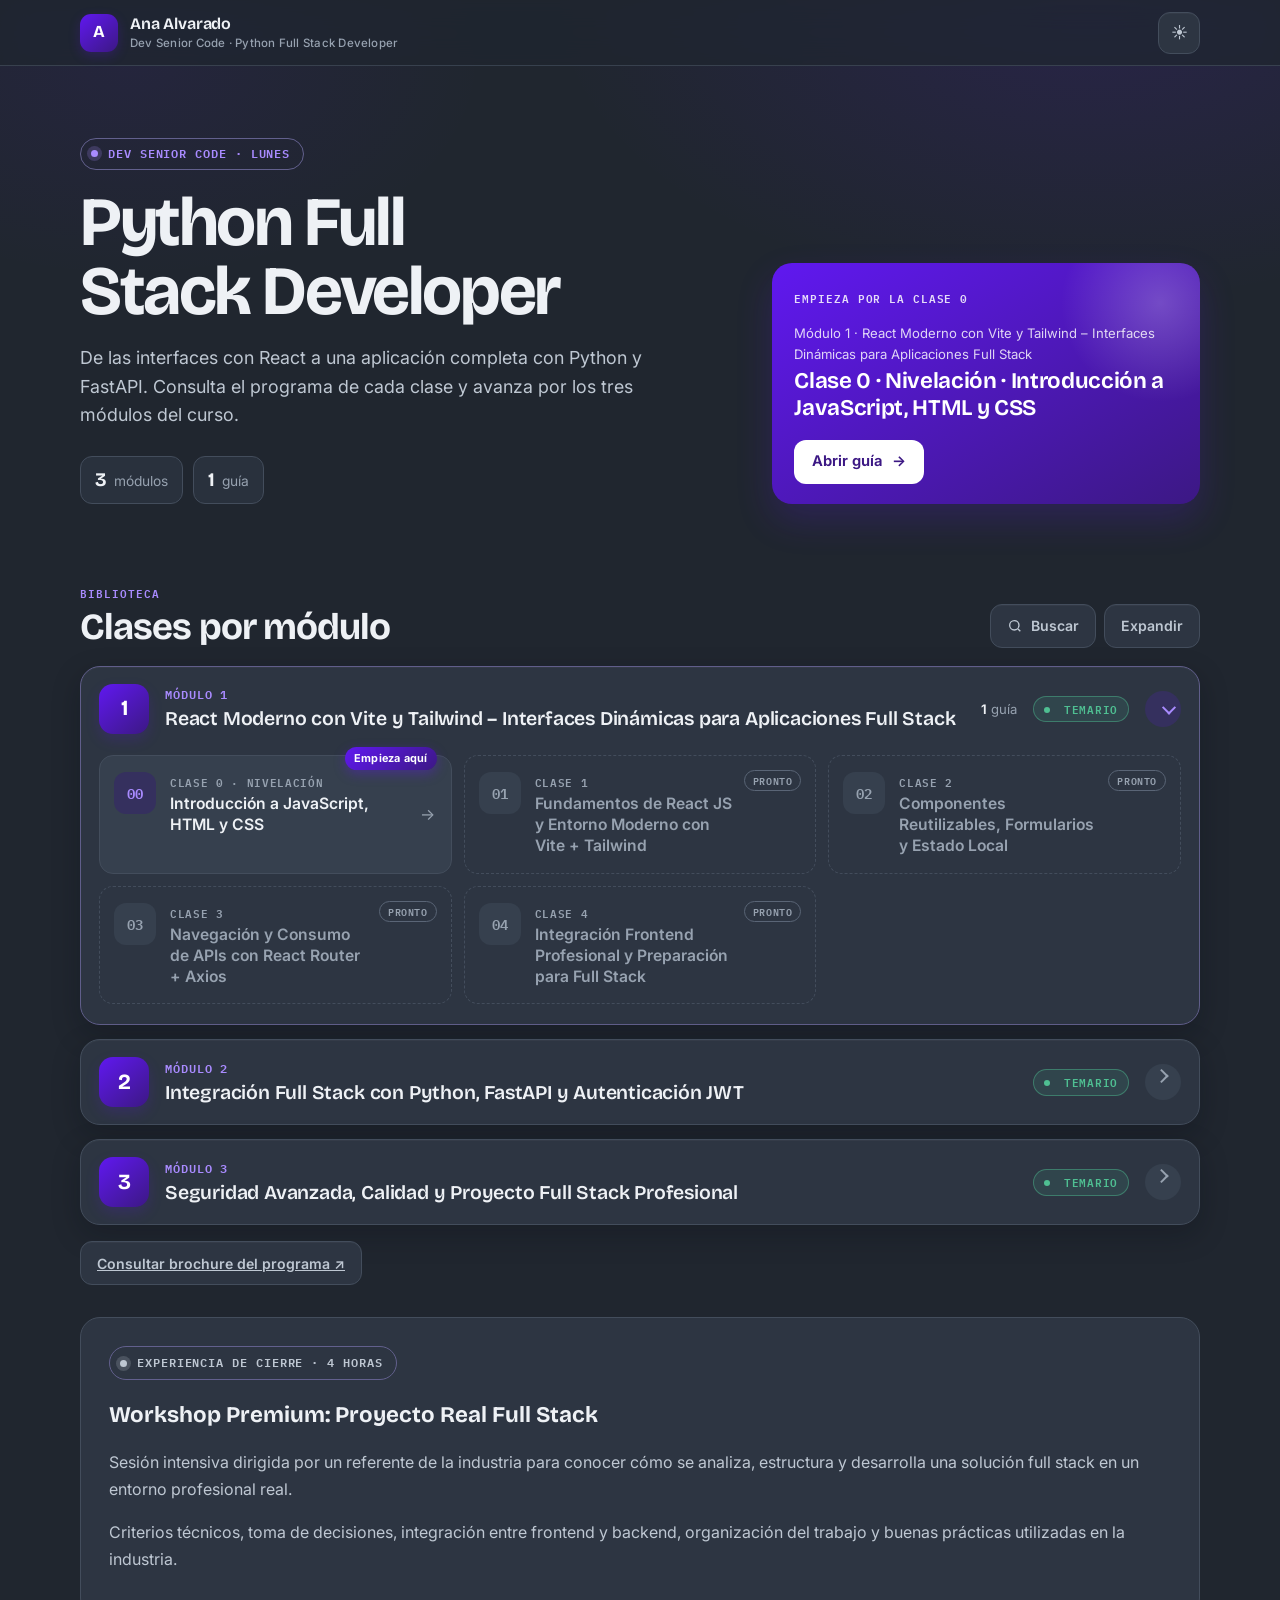
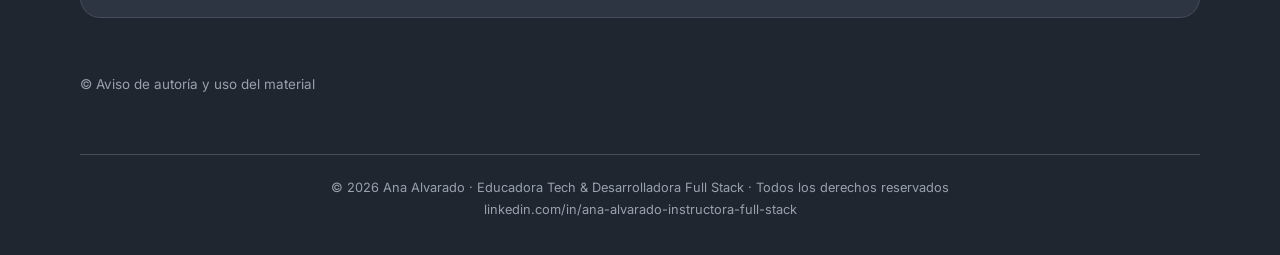
==== index.html @ 1a9debfd "Clase 00" ====
<!doctype html>
<html lang="es" data-empresa="dev-senior">
  <head>
    <meta charset="utf-8">
    <meta name="viewport" content="width=device-width, initial-scale=1">
    <title>
      Python Full Stack Developer · Ana Alvarado
    </title>
    <meta name="author" content="Ana Alvarado">
    <meta name="description" content="Biblioteca de guías y materiales del curso.">
    <meta name="robots" content="noindex, nofollow, noarchive">
    <link rel="stylesheet" href="portal.css">
    <link rel="stylesheet" href="sesion.css">
  </head>
  <body>
    <a class="skip-link" href="#guias">
      Saltar a las guías
    </a>
    <header class="portal-topbar" id="barraPortal">
      <a class="portal-brand" href="./index.html" id="irInicio" aria-label="Inicio del portal">
        <span class="portal-brand-mark" aria-hidden="true">
          A
        </span>
        <span class="portal-brand-copy">
          <strong>
            Ana Alvarado
          </strong>
          <small>
            Dev Senior Code · Python Full Stack Developer
          </small>
        </span>
      </a>
      <nav class="visor-nav" id="visorNav" aria-label="Navegación de la guía" hidden>
        <a class="visor-inicio" href="./index.html" id="volverBiblioteca">
          <svg viewBox="0 0 24 24" aria-hidden="true" fill="none" stroke="currentColor" stroke-width="2" stroke-linecap="round" stroke-linejoin="round">
            <path d="m3 11 9-8 9 8"/>
            <path d="M5 10v10h14V10"/>
            <path d="M9 20v-6h6v6"/>
          </svg>
          <span>
            Todas las guías
          </span>
        </a>
        <div class="visor-ubicacion" aria-live="polite">
          <span class="visor-modulo" id="visorModulo">
          </span>
          <strong class="visor-clase" id="visorClase">
          </strong>
        </div>
        <div class="visor-pasos">
          <button class="ctrl-btn" id="guiaAnterior" type="button" aria-label="Guía anterior" title="Guía anterior">
            <svg viewBox="0 0 24 24" aria-hidden="true" fill="none" stroke="currentColor" stroke-width="2" stroke-linecap="round" stroke-linejoin="round">
              <path d="M15 18l-6-6 6-6"/>
            </svg>
          </button>
          <button class="ctrl-btn" id="guiaSiguiente" type="button" aria-label="Guía siguiente" title="Guía siguiente">
            <svg viewBox="0 0 24 24" aria-hidden="true" fill="none" stroke="currentColor" stroke-width="2" stroke-linecap="round" stroke-linejoin="round">
              <path d="M9 6l6 6-6 6"/>
            </svg>
          </button>
          <a class="ctrl-btn" id="abrirSola" href="#" target="_blank" rel="noopener" aria-label="Abrir la guía sola en otra pestaña" title="Abrir sola (para imprimir o pantalla completa)">
            <svg viewBox="0 0 24 24" aria-hidden="true" fill="none" stroke="currentColor" stroke-width="2" stroke-linecap="round" stroke-linejoin="round">
              <path d="M14 4h6v6"/>
              <path d="M20 4l-9 9"/>
              <path d="M18 14v5a1 1 0 0 1-1 1H5a1 1 0 0 1-1-1V7a1 1 0 0 1 1-1h5"/>
            </svg>
          </a>
        </div>
      </nav>
      <button class="ctrl-btn" id="temaBtn" type="button" aria-label="Activar tema oscuro" title="Activar tema oscuro">
        ☾
      </button>
    </header>
    <section class="visor" id="visor" aria-label="Guía abierta" hidden>
      <iframe class="visor-frame" id="visorFrame" title="Guía de clase" allow="fullscreen; clipboard-write">
      </iframe>
    </section>
    <main class="wrap" id="biblioteca">
      <p class="eyebrow">
        DEV SENIOR CODE · LUNES
      </p>
      <h1>
        Python Full Stack Developer
      </h1>
      <p class="lead">
        De las interfaces con React a una aplicación completa con Python y FastAPI. Consulta el programa de cada clase y avanza por los tres módulos del curso.
      </p>
      <section class="library-head" id="guias" aria-labelledby="tituloBiblioteca">
        <div class="library-heading">
          <span class="section-label">
            Biblioteca
          </span>
          <h2 id="tituloBiblioteca">
            Clases por módulo
          </h2>
          <p class="library-meta">
            <strong data-module-count>
              3
            </strong>
            módulos ·
            <strong data-resource-count>
              13
            </strong>
            temarios disponibles
          </p>
        </div>
        <div class="library-actions">
          <button class="text-btn" id="mostrarBusqueda" type="button" aria-expanded="false" aria-controls="panelBusqueda" aria-label="Buscar una guía">
            <svg viewBox="0 0 24 24" aria-hidden="true" fill="none" stroke="currentColor" stroke-width="2">
              <circle cx="11" cy="11" r="7">
              </circle>
              <path d="m20 20-3.5-3.5">
              </path>
            </svg>
            <span data-search-label>
              Buscar
            </span>
          </button>
          <button class="text-btn" id="expandirModulos" type="button" aria-expanded="false">
            Expandir
          </button>
        </div>
        <div class="search-panel" id="panelBusqueda" hidden>
          <label class="search-field">
            <span class="sr-only">
              Buscar por clase, tema o tecnología
            </span>
            <input class="search-input" id="buscarGuia" type="search" autocomplete="off" placeholder="Escribe una clase, tema o tecnología…">
            <button class="search-clear" id="limpiarBusqueda" type="button" aria-label="Limpiar búsqueda" title="Limpiar búsqueda" hidden>
              ×
            </button>
          </label>
        </div>
        <p class="sr-only" id="estadoResultados" role="status" aria-live="polite">
        </p>
      </section>
      <div class="modulos" id="lista-guias" aria-label="Módulos y clases">
        <details class="modulo" open>
          <summary>
            <span class="mod-punto">
            </span>
            <span class="mod-info">
              <span class="mod-titulo">
                Módulo 1
              </span>
              <span class="mod-meta">
                React Moderno con Vite y Tailwind – Interfaces Dinámicas para Aplicaciones Full Stack
              </span>
            </span>
            <span class="mod-badge activo">
              Temario
            </span>
            <span class="mod-chevron">
              ▶
            </span>
          </summary>
          <div class="clases">

            <!-- Módulo 1 · Clase 0: pega la ruta de tu SPA en el href de abajo. -->
            <a class="clase" href="docs/Modulo1/Clase0/index.html">
              <span class="num">
                00
              </span>
              <span class="clase-info">
                <span class="clase-titulo">
                  Clase 0 · Nivelación
                </span>
                <span class="clase-temas">
                  Introducción a JavaScript, HTML y CSS
                </span>
              </span>
              <span class="flecha">
                →
              </span>
            </a>

            <!-- Módulo 1 · Clase 1: pega la ruta de tu SPA en el href de abajo. -->
            <a class="clase" href="">
              <span class="num">
                01
              </span>
              <span class="clase-info">
                <span class="clase-titulo">
                  Clase 1
                </span>
                <span class="clase-temas">
                  Fundamentos de React JS y Entorno Moderno con Vite + Tailwind
                </span>
              </span>
              <span class="flecha">
                →
              </span>
            </a>

            <!-- Módulo 1 · Clase 2: pega la ruta de tu SPA en el href de abajo. -->
            <a class="clase" href="">
              <span class="num">
                02
              </span>
              <span class="clase-info">
                <span class="clase-titulo">
                  Clase 2
                </span>
                <span class="clase-temas">
                  Componentes Reutilizables, Formularios y Estado Local
                </span>
              </span>
              <span class="flecha">
                →
              </span>
            </a>

            <!-- Módulo 1 · Clase 3: pega la ruta de tu SPA en el href de abajo. -->
            <a class="clase" href="">
              <span class="num">
                03
              </span>
              <span class="clase-info">
                <span class="clase-titulo">
                  Clase 3
                </span>
                <span class="clase-temas">
                  Navegación y Consumo de APIs con React Router + Axios
                </span>
              </span>
              <span class="flecha">
                →
              </span>
            </a>

            <!-- Módulo 1 · Clase 4: pega la ruta de tu SPA en el href de abajo. -->
            <a class="clase" href="">
              <span class="num">
                04
              </span>
              <span class="clase-info">
                <span class="clase-titulo">
                  Clase 4
                </span>
                <span class="clase-temas">
                  Integración Frontend Profesional y Preparación para Full Stack
                </span>
              </span>
              <span class="flecha">
                →
              </span>
            </a>
          </div>
        </details>
        <details class="modulo" >
          <summary>
            <span class="mod-punto">
            </span>
            <span class="mod-info">
              <span class="mod-titulo">
                Módulo 2
              </span>
              <span class="mod-meta">
                Integración Full Stack con Python, FastAPI y Autenticación JWT
              </span>
            </span>
            <span class="mod-badge activo">
              Temario
            </span>
            <span class="mod-chevron">
              ▶
            </span>
          </summary>
          <div class="clases">

            <!-- Módulo 2 · Clase 1: pega la ruta de tu SPA en el href de abajo. -->
            <a class="clase" href="">
              <span class="num">
                01
              </span>
              <span class="clase-info">
                <span class="clase-titulo">
                  Clase 1
                </span>
                <span class="clase-temas">
                  Integración React + FastAPI y Consumo de APIs Reales
                </span>
              </span>
              <span class="flecha">
                →
              </span>
            </a>

            <!-- Módulo 2 · Clase 2: pega la ruta de tu SPA en el href de abajo. -->
            <a class="clase" href="">
              <span class="num">
                02
              </span>
              <span class="clase-info">
                <span class="clase-titulo">
                  Clase 2
                </span>
                <span class="clase-temas">
                  Autenticación con JWT y Manejo de Sesión en Frontend
                </span>
              </span>
              <span class="flecha">
                →
              </span>
            </a>

            <!-- Módulo 2 · Clase 3: pega la ruta de tu SPA en el href de abajo. -->
            <a class="clase" href="">
              <span class="num">
                03
              </span>
              <span class="clase-info">
                <span class="clase-titulo">
                  Clase 3
                </span>
                <span class="clase-temas">
                  Interceptores, Rutas Protegidas y Flujo de Usuario
                </span>
              </span>
              <span class="flecha">
                →
              </span>
            </a>

            <!-- Módulo 2 · Clase 4: pega la ruta de tu SPA en el href de abajo. -->
            <a class="clase" href="">
              <span class="num">
                04
              </span>
              <span class="clase-info">
                <span class="clase-titulo">
                  Clase 4
                </span>
                <span class="clase-temas">
                  Integración Completa de Autenticación y Preparación para Proyecto Final
                </span>
              </span>
              <span class="flecha">
                →
              </span>
            </a>
          </div>
        </details>
        <details class="modulo" >
          <summary>
            <span class="mod-punto">
            </span>
            <span class="mod-info">
              <span class="mod-titulo">
                Módulo 3
              </span>
              <span class="mod-meta">
                Seguridad Avanzada, Calidad y Proyecto Full Stack Profesional
              </span>
            </span>
            <span class="mod-badge activo">
              Temario
            </span>
            <span class="mod-chevron">
              ▶
            </span>
          </summary>
          <div class="clases">

            <!-- Módulo 3 · Clase 1: pega la ruta de tu SPA en el href de abajo. -->
            <a class="clase" href="">
              <span class="num">
                01
              </span>
              <span class="clase-info">
                <span class="clase-titulo">
                  Clase 1
                </span>
                <span class="clase-temas">
                  Roles, Permisos y Control de Acceso Full Stack
                </span>
              </span>
              <span class="flecha">
                →
              </span>
            </a>

            <!-- Módulo 3 · Clase 2: pega la ruta de tu SPA en el href de abajo. -->
            <a class="clase" href="">
              <span class="num">
                02
              </span>
              <span class="clase-info">
                <span class="clase-titulo">
                  Clase 2
                </span>
                <span class="clase-temas">
                  Calidad de Software y Validación del Sistema
                </span>
              </span>
              <span class="flecha">
                →
              </span>
            </a>

            <!-- Módulo 3 · Clase 3: pega la ruta de tu SPA en el href de abajo. -->
            <a class="clase" href="">
              <span class="num">
                03
              </span>
              <span class="clase-info">
                <span class="clase-titulo">
                  Clase 3
                </span>
                <span class="clase-temas">
                  Desarrollo del Proyecto Full Stack Completo
                </span>
              </span>
              <span class="flecha">
                →
              </span>
            </a>

            <!-- Módulo 3 · Clase 4: pega la ruta de tu SPA en el href de abajo. -->
            <a class="clase" href="">
              <span class="num">
                04
              </span>
              <span class="clase-info">
                <span class="clase-titulo">
                  Clase 4
                </span>
                <span class="clase-temas">
                  Validación, Optimización y Entrega Profesional del Proyecto
                </span>
              </span>
              <span class="flecha">
                →
              </span>
            </a>
          </div>
        </details>
      </div>
      <p>
        <a class="text-btn" href="brochure.pdf" target="_blank" rel="noopener">
          Consultar brochure del programa ↗
        </a>
      </p>
      <aside class="workshop">
        <p class="eyebrow">
          EXPERIENCIA DE CIERRE · 4 HORAS
        </p>
        <h2>
          Workshop Premium: Proyecto Real Full Stack
        </h2>
        <p>
          Sesión intensiva dirigida por un referente de la industria para conocer cómo se analiza, estructura y desarrolla una solución full stack en un entorno profesional real.
        </p>
        <p>
          Criterios técnicos, toma de decisiones, integración entre frontend y backend, organización del trabajo y buenas prácticas utilizadas en la industria.
        </p>
      </aside>
      <p class="empty-state" id="sinResultados" hidden>
        <strong>
          No encontramos esa guía.
        </strong>
        Prueba con otro tema, número de clase o tecnología.
      </p>
      <details class="legal-mini">
        <summary>
          © Aviso de autoría y uso del material
        </summary>
        <p>
          Este material es de
          <strong>
            autoría exclusiva de Ana Alvarado
          </strong>
          y está destinado a las y los estudiantes del curso. No se permite su reproducción o redistribución fuera de clase sin autorización escrita.
        </p>
      </details>
    </main>
    <footer id="piePortal">
      <p>
        © 2026 Ana Alvarado · Educadora Tech
        &amp;
        Desarrolladora Full Stack · Todos los derechos reservados
      </p>
      <p>
        linkedin.com/in/ana-alvarado-instructora-full-stack
      </p>
    </footer>
    <script src="portal.js" defer>
    </script>
  </body>
</html>
---- portal.css ----
/*
  PLANTILLA UNIVERSAL DE PORTALES · ANA ALVARADO · v3 "Biblioteca"
  Generation usa azul. Dev Senior usa morado. Se elige en index.html con data-empresa.

  v3 · rediseño visual (mismas clases del HTML de v2):
  - Tipografía: Bricolage Grotesque (títulos), Inter (lectura), IBM Plex Mono (datos).
  - Portada con tarjeta "Continúa donde quedaste" / "Clase más reciente" (la crea portal.js).
  - Módulos como tarjetas con su número; clases como tarjetas donde manda el TEMA.
  - Marcas: clase más reciente, guías ya abiertas, pendientes y material extra.
  - Visor con barra fija (v2) con la misma identidad.
*/
@import url("https://fonts.googleapis.com/css2?family=Bricolage+Grotesque:opsz,wght@12..96,500..800&family=Inter:wght@400;500;600;700&family=IBM+Plex+Mono:wght@500;600&display=swap");

/* ============================================================
   1 · TOKENS
   ============================================================ */
:root {
  --font-display: "Bricolage Grotesque", "Segoe UI", system-ui, sans-serif;
  --font-body: "Inter", "Segoe UI", system-ui, sans-serif;
  --font-mono: "IBM Plex Mono", "Cascadia Code", Consolas, monospace;

  /* Generation · azul (manual de marca de Ana) */
  --brand: #006CA8;
  --brand-vivo: #0086CE;
  --brand-hondo: #004A78;
  --brand-texto: #005F94;
  --brand-soft: #EAF4FB;

  --r-sm: 10px;
  --r-md: 14px;
  --r-lg: 20px;
  --r-xl: 28px;
  --ease: cubic-bezier(.2, .7, .2, 1);
}

/* Dev Senior · morado */
:root[data-empresa="dev-senior"] {
  --brand: #5418CC;
  --brand-vivo: #6018F0;
  --brand-hondo: #3C1884;
  --brand-texto: #5418CC;
  --brand-soft: #F1ECFD;
}

/* Tema claro */
:root, :root[data-tema="claro"] {
  color-scheme: light;
  --bg: color-mix(in srgb, var(--brand) 4%, #F7F7F9);
  --surface: #FFFFFF;
  --surface-2: color-mix(in srgb, var(--brand) 3%, #FAFAFC);
  --ink: #17151F;
  --ink-soft: #4A4858;
  --ink-muted: #625F70;
  --line: color-mix(in srgb, var(--brand) 9%, #E4E3EA);
  --line-strong: color-mix(in srgb, var(--brand) 16%, #CFCDD8);
  --accent: var(--brand-texto);
  --accent-soft: var(--brand-soft);
  --on-brand: #FFFFFF;
  --glow: color-mix(in srgb, var(--brand-vivo) 16%, transparent);
  --shadow-sm: 0 1px 2px rgba(23, 21, 31, .05);
  --shadow-md: 0 1px 2px rgba(23, 21, 31, .04), 0 10px 28px rgba(23, 21, 31, .07);
  --shadow-hover: 0 2px 4px rgba(23, 21, 31, .05), 0 16px 34px color-mix(in srgb, var(--brand) 16%, transparent);
  --success: #1F8A5F;
}

/* Tema oscuro · tinta con un toque de la marca */
:root[data-tema="oscuro"] {
  color-scheme: dark;
  --bg: color-mix(in srgb, var(--brand) 7%, #101015);
  --surface: color-mix(in srgb, var(--brand) 8%, #18181F);
  --surface-2: color-mix(in srgb, var(--brand) 10%, #1F1F28);
  --ink: #F1F0F6;
  --ink-soft: #C3C1CF;
  --ink-muted: #9C99AB;
  --line: color-mix(in srgb, var(--brand) 18%, #2A2A35);
  --line-strong: color-mix(in srgb, var(--brand) 30%, #3A3A47);
  --accent: #B59CFF;
  --accent-soft: color-mix(in srgb, var(--brand-vivo) 22%, #18181F);
  --on-brand: #FFFFFF;
  --glow: color-mix(in srgb, var(--brand-vivo) 30%, transparent);
  --shadow-sm: 0 1px 0 rgba(255, 255, 255, .03) inset;
  --shadow-md: 0 1px 0 rgba(255, 255, 255, .04) inset, 0 12px 30px rgba(0, 0, 0, .28);
  --shadow-hover: 0 1px 0 rgba(255, 255, 255, .05) inset, 0 18px 40px color-mix(in srgb, var(--brand-vivo) 22%, rgba(0, 0, 0, .3));
  --success: #4FBF92;
}
:root[data-empresa="generation"][data-tema="oscuro"] { --accent: #6CC0EE; }

/* ============================================================
   2 · BASE
   ============================================================ */
* { box-sizing: border-box; }
html { scroll-behavior: smooth; }
body {
  position: relative;
  min-height: 100vh;
  margin: 0;
  background: var(--bg);
  color: var(--ink);
  font-family: var(--font-body);
  font-size: 1rem;
  line-height: 1.55;
  -webkit-font-smoothing: antialiased;
  text-rendering: optimizeLegibility;
}
/* Resplandor de marca detrás de la portada */
body::before {
  content: "";
  position: absolute;
  inset: 0 0 auto 0;
  height: 620px;
  z-index: -1;
  pointer-events: none;
  background:
    radial-gradient(60% 70% at 85% 0%, var(--glow), transparent 70%),
    radial-gradient(40% 50% at 10% 10%, color-mix(in srgb, var(--glow) 55%, transparent), transparent 70%);
}
button, input { font: inherit; }
a { color: inherit; }
button, a, summary { -webkit-tap-highlight-color: transparent; }
:focus-visible { outline: 3px solid color-mix(in srgb, var(--brand-vivo) 60%, transparent); outline-offset: 3px; border-radius: 6px; }
[hidden] { display: none !important; }
::selection { background: color-mix(in srgb, var(--brand-vivo) 30%, transparent); }
.sr-only {
  position: absolute !important; width: 1px !important; height: 1px !important;
  padding: 0 !important; margin: -1px !important; overflow: hidden !important;
  clip: rect(0, 0, 0, 0) !important; white-space: nowrap !important; border: 0 !important;
}
.skip-link { position: fixed; top: 10px; left: 10px; z-index: 100; padding: 10px 14px; border-radius: var(--r-sm); background: var(--ink); color: var(--bg); font-weight: 650; text-decoration: none; transform: translateY(-160%); }
.skip-link:focus { transform: none; }

/* ============================================================
   3 · BARRA SUPERIOR
   ============================================================ */
.portal-topbar {
  position: sticky;
  top: 0;
  z-index: 50;
  min-height: 66px;
  display: flex;
  align-items: center;
  justify-content: space-between;
  gap: 20px;
  padding: 10px max(20px, calc((100vw - 1120px) / 2));
  border-bottom: 1px solid color-mix(in srgb, var(--line) 70%, transparent);
  background: color-mix(in srgb, var(--bg) 80%, transparent);
  -webkit-backdrop-filter: saturate(1.5) blur(14px);
  backdrop-filter: saturate(1.5) blur(14px);
}
.portal-brand { min-width: 0; display: inline-flex; align-items: center; gap: 12px; text-decoration: none; }
.portal-brand-mark {
  width: 38px; height: 38px; flex: 0 0 38px;
  display: grid; place-items: center;
  border-radius: 11px;
  background: linear-gradient(140deg, var(--brand-vivo), var(--brand-hondo));
  color: var(--on-brand);
  font-family: var(--font-display);
  font-size: 1.05rem;
  font-weight: 700;
  box-shadow: 0 6px 16px color-mix(in srgb, var(--brand-vivo) 35%, transparent);
}
.portal-brand-copy { display: grid; line-height: 1.15; }
.portal-brand-copy strong { font-family: var(--font-display); font-size: 1rem; font-weight: 650; letter-spacing: -.01em; }
.portal-brand-copy small { margin-top: 3px; color: var(--ink-muted); font-size: .72rem; font-weight: 500; letter-spacing: .02em; }
.ctrl-btn {
  width: 42px; height: 42px;
  display: grid; place-items: center;
  padding: 0;
  border: 1px solid var(--line);
  border-radius: 12px;
  background: var(--surface);
  color: var(--ink-soft);
  cursor: pointer;
  box-shadow: var(--shadow-sm);
  transition: border-color .18s ease, color .18s ease, transform .18s var(--ease);
}
.ctrl-btn svg { width: 19px; height: 19px; }
.ctrl-btn:hover:not(:disabled) { border-color: var(--line-strong); color: var(--ink); }
.ctrl-btn:disabled { opacity: .35; cursor: default; }
a.ctrl-btn { text-decoration: none; }

/* ============================================================
   4 · PORTADA
   ============================================================ */
.wrap {
  width: min(100% - 40px, 1120px);
  margin: 0 auto;
  padding: clamp(40px, 6vw, 72px) 0 48px;
}
.portal-hero {
  display: grid;
  grid-template-columns: minmax(0, 1.35fr) minmax(300px, .9fr);
  gap: clamp(28px, 4vw, 56px);
  align-items: end;
}
.hero-copy { min-width: 0; }
.eyebrow {
  display: inline-flex; align-items: center; gap: 10px;
  margin: 0 0 18px;
  padding: 6px 13px 6px 10px;
  border: 1px solid color-mix(in srgb, var(--accent) 30%, var(--line));
  border-radius: 999px;
  background: color-mix(in srgb, var(--accent-soft) 70%, transparent);
  color: var(--accent);
  font-family: var(--font-mono);
  font-size: .72rem;
  font-weight: 600;
  letter-spacing: .08em;
  text-transform: uppercase;
}
.eyebrow::before { content: ""; width: 7px; height: 7px; border-radius: 50%; background: currentColor; box-shadow: 0 0 0 4px color-mix(in srgb, currentColor 20%, transparent); }
h1 {
  max-width: 15ch;
  margin: 0;
  font-family: var(--font-display);
  font-size: clamp(2.6rem, 5.4vw, 4.6rem);
  font-weight: 700;
  letter-spacing: -.035em;
  line-height: 1;
  text-wrap: balance;
}
.lead { max-width: 54ch; margin: 18px 0 0; color: var(--ink-soft); font-size: 1.12rem; line-height: 1.6; text-wrap: pretty; }

.hero-stats { display: flex; flex-wrap: wrap; gap: 10px; margin-top: 26px; }
.hero-stat {
  display: inline-flex; align-items: baseline; gap: 7px;
  padding: 8px 14px;
  border: 1px solid var(--line);
  border-radius: 12px;
  background: color-mix(in srgb, var(--surface) 75%, transparent);
  color: var(--ink-muted);
  font-size: .86rem;
}
.hero-stat b { font-family: var(--font-display); font-size: 1.2rem; font-weight: 700; color: var(--ink); }

/* Tarjeta "Continúa" / "Más reciente" (la crea portal.js) */
.hero-continuar {
  position: relative;
  overflow: hidden;
  padding: 22px 22px 20px;
  border-radius: var(--r-lg);
  background: linear-gradient(150deg, var(--brand-vivo), var(--brand-hondo));
  color: #fff;
  box-shadow: 0 20px 44px color-mix(in srgb, var(--brand-vivo) 30%, transparent);
}
.hero-continuar::after {
  content: "";
  position: absolute;
  right: -60px; top: -60px;
  width: 200px; height: 200px;
  border-radius: 50%;
  background: radial-gradient(circle, rgba(255, 255, 255, .22), transparent 70%);
  pointer-events: none;
}
.hc-label { display: inline-flex; align-items: center; gap: 8px; font-family: var(--font-mono); font-size: .7rem; font-weight: 600; letter-spacing: .08em; text-transform: uppercase; opacity: .85; }
.hc-modulo { margin: 14px 0 0; font-size: .82rem; opacity: .82; }
.hc-clase { margin: 4px 0 0; font-family: var(--font-display); font-size: 1.4rem; font-weight: 650; line-height: 1.2; letter-spacing: -.015em; }
.hc-boton {
  position: relative; z-index: 1;
  margin-top: 18px;
  min-height: 44px;
  display: inline-flex; align-items: center; gap: 10px;
  padding: 0 18px;
  border: 0;
  border-radius: 12px;
  background: #fff;
  color: var(--brand-hondo);
  font-weight: 650;
  font-size: .92rem;
  text-decoration: none;
  cursor: pointer;
  transition: transform .18s var(--ease), box-shadow .18s ease;
}
.hc-boton:hover { transform: translateY(-1px); box-shadow: 0 8px 20px rgba(0, 0, 0, .2); }
.hc-boton span { transition: transform .18s var(--ease); }
.hc-boton:hover span { transform: translateX(3px); }
.hc-boton:focus-visible { outline-color: #fff; }

/* ============================================================
   5 · ENCABEZADO DE LA BIBLIOTECA Y BÚSQUEDA
   ============================================================ */
.library-head {
  margin-top: clamp(48px, 7vw, 80px);
  margin-bottom: 18px;
  display: grid;
  grid-template-columns: minmax(0, 1fr) auto;
  align-items: end;
  gap: 18px 24px;
  scroll-margin-top: 90px;
}
.section-label { display: block; margin-bottom: 6px; color: var(--accent); font-family: var(--font-mono); font-size: .7rem; font-weight: 600; letter-spacing: .09em; text-transform: uppercase; }
.library-heading h2 { margin: 0; font-family: var(--font-display); font-size: clamp(1.7rem, 3vw, 2.3rem); font-weight: 700; letter-spacing: -.025em; line-height: 1.1; }
.library-meta { margin: 8px 0 0; color: var(--ink-muted); font-size: .9rem; }
.library-meta strong { color: var(--ink); font-weight: 650; }
/* Con la portada v3 las cifras ya están arriba: no se repiten */
.portal-hero ~ .library-head .library-meta { display: none; }
.library-actions { display: flex; align-items: center; gap: 8px; }
.text-btn {
  min-height: 44px;
  display: inline-flex; align-items: center; justify-content: center; gap: 8px;
  padding: 0 16px;
  border: 1px solid var(--line);
  border-radius: 12px;
  background: var(--surface);
  color: var(--ink-soft);
  font-size: .88rem;
  font-weight: 600;
  cursor: pointer;
  box-shadow: var(--shadow-sm);
  transition: border-color .18s ease, color .18s ease;
}
.text-btn svg { width: 16px; height: 16px; }
.text-btn:hover { border-color: var(--line-strong); color: var(--ink); }
.text-btn[aria-expanded="true"]#mostrarBusqueda { border-color: var(--accent); color: var(--accent); }
.search-panel { grid-column: 1 / -1; }
.search-field { position: relative; display: block; }
.search-field::before {
  content: "";
  position: absolute; left: 16px; top: 50%;
  width: 16px; height: 16px;
  transform: translateY(-50%);
  background: var(--ink-muted);
  -webkit-mask: url("data:image/svg+xml,%3Csvg xmlns='http://www.w3.org/2000/svg' viewBox='0 0 24 24' fill='none' stroke='black' stroke-width='2'%3E%3Ccircle cx='11' cy='11' r='7'/%3E%3Cpath d='m20 20-3.5-3.5'/%3E%3C/svg%3E") center / contain no-repeat;
  mask: url("data:image/svg+xml,%3Csvg xmlns='http://www.w3.org/2000/svg' viewBox='0 0 24 24' fill='none' stroke='black' stroke-width='2'%3E%3Ccircle cx='11' cy='11' r='7'/%3E%3Cpath d='m20 20-3.5-3.5'/%3E%3C/svg%3E") center / contain no-repeat;
  pointer-events: none;
}
.search-input {
  width: 100%;
  min-height: 52px;
  padding: 0 48px 0 44px;
  border: 1px solid var(--line-strong);
  border-radius: var(--r-md);
  background: var(--surface);
  color: var(--ink);
  font-size: 1rem;
  box-shadow: var(--shadow-sm);
}
.search-input::placeholder { color: var(--ink-muted); }
.search-input::-webkit-search-cancel-button { display: none; -webkit-appearance: none; }
.search-input:focus { border-color: var(--accent); outline: 3px solid color-mix(in srgb, var(--accent) 22%, transparent); outline-offset: 0; }
.search-clear {
  position: absolute; top: 7px; right: 7px;
  width: 38px; height: 38px;
  border: 0; border-radius: var(--r-sm);
  background: transparent; color: var(--ink-muted);
  font-size: 1.2rem; cursor: pointer;
}
.search-clear:hover { background: var(--surface-2); color: var(--ink); }

/* ============================================================
   6 · MÓDULOS
   ============================================================ */
.modulos { display: grid; gap: 14px; }
.modulo {
  border: 1px solid var(--line);
  border-radius: var(--r-lg);
  background: var(--surface);
  box-shadow: var(--shadow-md);
  overflow: hidden;
  transition: border-color .2s ease;
}
.modulo[open] { border-color: color-mix(in srgb, var(--accent) 35%, var(--line)); }
.modulo summary {
  min-height: 84px;
  display: flex;
  align-items: center;
  gap: 16px;
  padding: 16px 18px 16px 18px;
  list-style: none;
  cursor: pointer;
  user-select: none;
}
.modulo summary::-webkit-details-marker { display: none; }

/* El número del módulo (portal.js lo toma de "Módulo N") */
.mod-punto {
  width: 50px; height: 50px; flex: 0 0 50px;
  display: grid; place-items: center;
  border-radius: 14px;
  background: linear-gradient(140deg, var(--brand-vivo), var(--brand-hondo));
  color: #fff;
  font-family: var(--font-display);
  font-size: 1.35rem;
  font-weight: 700;
  letter-spacing: -.02em;
  box-shadow: 0 8px 18px color-mix(in srgb, var(--brand-vivo) 28%, transparent);
}
.mod-punto:empty::before { content: ""; width: 10px; height: 10px; border-radius: 50%; background: #fff; }
.mod-punto.apagado, .modulo.proximo .mod-punto {
  background: var(--surface-2);
  color: var(--ink-muted);
  border: 1px dashed var(--line-strong);
  box-shadow: none;
}
.mod-punto.apagado:empty::before { background: var(--line-strong); }
.mod-info { min-width: 0; flex: 1; display: grid; gap: 3px; }
.mod-titulo { color: var(--accent); font-family: var(--font-mono); font-size: .72rem; font-weight: 600; letter-spacing: .08em; text-transform: uppercase; }
.mod-meta { color: var(--ink); font-family: var(--font-display); font-size: clamp(1.05rem, 1.6vw, 1.22rem); font-weight: 600; line-height: 1.25; letter-spacing: -.01em; text-wrap: pretty; }
.modulo.proximo .mod-meta { color: var(--ink-muted); }
.mod-count { flex: 0 0 auto; color: var(--ink-muted); font-size: .82rem; white-space: nowrap; }
.mod-count b { color: var(--ink); font-weight: 650; }
.mod-badge {
  flex: 0 0 auto;
  padding: 4px 10px;
  border-radius: 999px;
  border: 1px solid var(--line-strong);
  color: var(--ink-muted);
  font-family: var(--font-mono);
  font-size: .66rem;
  font-weight: 600;
  letter-spacing: .07em;
  text-transform: uppercase;
  white-space: nowrap;
}
.mod-badge.activo { border-color: color-mix(in srgb, var(--success) 45%, transparent); background: color-mix(in srgb, var(--success) 12%, transparent); color: var(--success); }
.mod-badge.activo::before { content: ""; display: inline-block; width: 6px; height: 6px; margin-right: 6px; border-radius: 50%; background: currentColor; vertical-align: 1px; }
.mod-chevron {
  width: 36px; height: 36px; flex: 0 0 36px;
  display: grid; place-items: center;
  border-radius: 50%;
  background: var(--surface-2);
  color: var(--ink-muted);
  font-size: 0;
  transition: transform .22s var(--ease), background .2s ease, color .2s ease;
}
.mod-chevron::before {
  content: "";
  width: 8px; height: 8px;
  border-right: 2px solid currentColor;
  border-bottom: 2px solid currentColor;
  transform: rotate(-45deg) translate(-1px, -1px);
}
.modulo summary:hover .mod-chevron { color: var(--ink); }
.modulo[open] .mod-chevron { transform: rotate(90deg); background: var(--accent-soft); color: var(--accent); }

/* ============================================================
   7 · CLASES
   ============================================================ */
.clases {
  display: grid;
  grid-template-columns: repeat(auto-fill, minmax(min(100%, 300px), 1fr));
  gap: 12px;
  padding: 4px 18px 20px;
  animation: abrir .28s var(--ease) both;
}
@keyframes abrir { from { opacity: 0; transform: translateY(-4px); } to { opacity: 1; transform: none; } }
.clase {
  position: relative;
  min-width: 0;
  min-height: 96px;
  display: flex;
  align-items: flex-start;
  gap: 14px;
  padding: 16px 16px 16px 14px;
  border: 1px solid var(--line);
  border-radius: var(--r-md);
  background: var(--surface-2);
  color: inherit;
  text-decoration: none;
  transition: transform .2s var(--ease), border-color .2s ease, box-shadow .2s ease, background .2s ease;
}
a.clase:hover {
  transform: translateY(-2px);
  border-color: color-mix(in srgb, var(--accent) 55%, var(--line));
  background: var(--surface);
  box-shadow: var(--shadow-hover);
}
.num {
  width: 42px; height: 42px; flex: 0 0 42px;
  display: grid; place-items: center;
  border-radius: 12px;
  background: var(--accent-soft);
  color: var(--accent);
  font-family: var(--font-mono);
  font-size: .86rem;
  font-weight: 600;
  transition: background .2s ease, color .2s ease;
}
a.clase:hover .num { background: linear-gradient(140deg, var(--brand-vivo), var(--brand-hondo)); color: #fff; }
.clase-info { min-width: 0; flex: 1; display: grid; gap: 3px; padding-top: 1px; }
/* Jerarquía: el tema es lo que el estudiante busca; "Clase N" es la etiqueta */
.clase-titulo { order: 0; color: var(--ink-muted); font-family: var(--font-mono); font-size: .7rem; font-weight: 600; letter-spacing: .06em; text-transform: uppercase; }
.clase-temas { order: 1; color: var(--ink); font-size: .98rem; font-weight: 600; line-height: 1.35; text-wrap: pretty; }
.flecha {
  align-self: center;
  flex: 0 0 auto;
  color: var(--ink-muted);
  font-size: 1rem;
  transition: transform .2s var(--ease), color .2s ease;
}
a.clase:hover .flecha { color: var(--accent); transform: translateX(3px); }

/* Material extra de una clase */
.clase[data-extra] .num { background: transparent; border: 1.5px dashed color-mix(in srgb, var(--accent) 55%, transparent); }
.clase[data-extra] .clase-titulo::after { content: " · material extra"; text-transform: none; letter-spacing: 0; font-family: var(--font-body); }

/* Etiquetas que agrega portal.js */
.clase-chip {
  position: absolute;
  top: -9px; right: 14px;
  padding: 3px 9px;
  border-radius: 999px;
  font-size: .68rem;
  font-weight: 700;
  letter-spacing: .02em;
  white-space: nowrap;
}
.clase-chip--nueva { background: linear-gradient(140deg, var(--brand-vivo), var(--brand-hondo)); color: #fff; box-shadow: 0 4px 12px color-mix(in srgb, var(--brand-vivo) 35%, transparent); }
.clase.is-vista .num::after { content: "✓"; position: absolute; margin: 30px 0 0 30px; width: 18px; height: 18px; display: grid; place-items: center; border-radius: 50%; background: var(--success); color: #fff; font-family: var(--font-body); font-size: .62rem; font-weight: 800; box-shadow: 0 0 0 2px var(--surface-2); }
.clase.is-vista .num { position: relative; }

/* Clase sin guía todavía */
.clase--pendiente, .clase--sin-guia {
  border-style: dashed;
  background: transparent;
  cursor: default;
}
.clase--pendiente .num, .clase--sin-guia .num { background: var(--surface-2); color: var(--ink-muted); }
.clase--pendiente .clase-temas, .clase--sin-guia .clase-temas { color: var(--ink-muted); }
.clase--pendiente .flecha, .clase--sin-guia .flecha { display: none; }
.clase--pendiente::after, .clase--sin-guia::after {
  content: "Pronto";
  position: absolute; top: 14px; right: 14px;
  padding: 2px 8px;
  border-radius: 999px;
  border: 1px solid var(--line-strong);
  color: var(--ink-muted);
  font-family: var(--font-mono);
  font-size: .62rem;
  font-weight: 600;
  letter-spacing: .06em;
  text-transform: uppercase;
}
.clase--pendiente .clase-info, .clase--sin-guia .clase-info { padding-right: 64px; }

.vacio { margin: 0 18px 20px; padding: 16px 18px; border: 1px dashed var(--line-strong); border-radius: var(--r-md); color: var(--ink-muted); font-size: .9rem; }

/* ============================================================
   8 · ESTADOS, AVISO Y PIE
   ============================================================ */
.empty-state { margin-top: 14px; padding: 36px 20px; border: 1px dashed var(--line-strong); border-radius: var(--r-lg); color: var(--ink-soft); text-align: center; }
.empty-state strong { display: block; margin-bottom: 4px; color: var(--ink); font-family: var(--font-display); font-size: 1.15rem; }
.legal-mini { margin-top: 44px; color: var(--ink-soft); }
.legal-mini summary { min-height: 44px; display: inline-flex; align-items: center; gap: 8px; color: var(--ink-muted); font-size: .84rem; cursor: pointer; list-style: none; }
.legal-mini summary::-webkit-details-marker { display: none; }
.legal-mini summary:hover { color: var(--ink); }
.legal-mini p { max-width: 760px; margin: 4px 0 18px; padding: 14px 16px; border-radius: var(--r-md); background: var(--surface); border: 1px solid var(--line); font-size: .88rem; }
.legal-mini strong { color: var(--ink); }
footer {
  width: min(100% - 40px, 1120px);
  margin: 0 auto;
  padding: 22px 0 34px;
  border-top: 1px solid var(--line);
  color: var(--ink-muted);
  text-align: center;
  font-size: .8rem;
  line-height: 1.7;
}
footer p { margin: 0; }

/* ============================================================
   9 · VISOR DE GUÍAS (v2)
   ============================================================ */
body.en-visor { height: 100dvh; overflow: hidden; display: flex; flex-direction: column; }
body.en-visor::before { display: none; }
body.en-visor .wrap, body.en-visor footer { display: none; }
body.en-visor .portal-topbar {
  flex: 0 0 auto;
  min-height: 58px;
  gap: 14px;
  padding: 7px 14px;
  background: var(--surface);
  -webkit-backdrop-filter: none;
  backdrop-filter: none;
  box-shadow: 0 1px 0 var(--line);
}
body.en-visor .portal-brand-copy { display: none; }
.visor-nav { min-width: 0; flex: 1; display: flex; align-items: center; gap: 14px; }
.visor-inicio {
  flex: 0 0 auto;
  min-height: 42px;
  display: inline-flex; align-items: center; gap: 8px;
  padding: 0 15px 0 12px;
  border-radius: 12px;
  background: var(--accent-soft);
  color: var(--accent);
  font-size: .88rem;
  font-weight: 650;
  text-decoration: none;
  transition: background .18s ease;
}
.visor-inicio svg { width: 18px; height: 18px; }
.visor-inicio:hover { background: color-mix(in srgb, var(--brand-vivo) 22%, var(--accent-soft)); }
.visor-ubicacion { min-width: 0; flex: 1; display: grid; line-height: 1.2; }
.visor-modulo { overflow: hidden; color: var(--ink-muted); font-size: .74rem; white-space: nowrap; text-overflow: ellipsis; }
.visor-clase { overflow: hidden; color: var(--ink); font-family: var(--font-display); font-size: 1rem; font-weight: 650; white-space: nowrap; text-overflow: ellipsis; }
.visor-pasos { flex: 0 0 auto; display: flex; gap: 6px; }
.visor { flex: 1; min-height: 0; position: relative; background: var(--bg); }
.visor-frame { display: block; width: 100%; height: 100%; border: 0; background: var(--bg); }
.visor.cargando::after {
  content: "Cargando guía…";
  position: absolute; inset: 0;
  display: grid; place-items: center;
  background: var(--bg);
  color: var(--ink-muted);
  font-size: .9rem;
}

/* ============================================================
   10 · RESPONSIVE · MOVIMIENTO · IMPRESIÓN
   ============================================================ */
@media (max-width: 880px) {
  .portal-hero { grid-template-columns: 1fr; align-items: start; }
  .hero-continuar { max-width: 520px; }
}
@media (max-width: 720px) {
  .portal-topbar { padding-inline: 16px; }
  .portal-brand-copy small { display: none; }
  .wrap, footer { width: min(100% - 28px, 1120px); }
  .wrap { padding-top: 32px; }
  .library-head { grid-template-columns: 1fr; align-items: start; }
  .library-actions { width: 100%; }
  .text-btn { flex: 1; }
  .modulo summary { gap: 12px; padding: 14px; }
  .mod-punto { width: 42px; height: 42px; flex-basis: 42px; font-size: 1.1rem; border-radius: 12px; }
  .mod-count { display: none; }
  .clases { grid-template-columns: 1fr; padding: 2px 12px 14px; gap: 10px; }
  .visor-inicio span { position: absolute; width: 1px; height: 1px; overflow: hidden; clip: rect(0 0 0 0); white-space: nowrap; }
  .visor-inicio { width: 42px; padding: 0; justify-content: center; }
  body.en-visor .portal-brand { display: none; }
  body.en-visor .portal-topbar { gap: 8px; padding: 6px 10px; }
  .visor-nav { gap: 10px; }
  .visor-pasos { gap: 4px; }
  .visor-pasos .ctrl-btn, body.en-visor #temaBtn { width: 38px; height: 38px; }
}
@media (max-width: 430px) {
  h1 { font-size: 2.4rem; }
  .mod-badge { display: none; }
  #abrirSola { display: none; }
  .clase { min-height: 0; }
}
@media print {
  .portal-topbar, .visor, .hero-continuar, .library-actions { display: none !important; }
  body::before { display: none; }
  .modulo { box-shadow: none; break-inside: avoid; }
}
@media (prefers-reduced-motion: reduce) {
  *, *::before, *::after { scroll-behavior: auto !important; transition: none !important; animation: none !important; }
}

/* ============================================================
   12 · SISTEMA UNIFICADO CON LAS SPA (v3.1)
   Regla: la pizarra es el escritorio, la marca es la estructura
   y el acento es la clase. El portal usa los mismos neutros de
   anaestilos-v12 para que la barra del visor y la guía se vean
   como una sola pieza. La marca queda en detalles: logo, número
   de módulo, progreso y estados activos.
   ============================================================ */
:root, :root[data-tema="claro"] {
  --bg: #E3E8EE;
  --frame: #F4F6F9;
  --surface: #FFFFFF;
  --surface-2: #F4F6F9;
  --ink: #17202B;
  --ink-soft: #46525F;
  --ink-muted: #5D6977;
  --line: #CDD4DD;
  --line-strong: #AEB8C4;
  --accent-soft: color-mix(in srgb, var(--brand) 9%, #FFFFFF);
  --glow: color-mix(in srgb, var(--brand-vivo) 9%, transparent);
  --shadow-sm: 0 1px 2px rgba(20, 28, 40, .05);
  --shadow-md: 0 1px 2px rgba(20, 28, 40, .05), 0 8px 24px rgba(20, 28, 40, .06);
  --shadow-hover: 0 2px 4px rgba(20, 28, 40, .06), 0 14px 30px rgba(20, 28, 40, .10);
}
:root[data-tema="oscuro"] {
  --bg: #20262F;
  --frame: #191E26;
  --surface: #2D3542;
  --surface-2: #36404E;
  --ink: #EEF1F5;
  --ink-soft: #BEC7D2;
  --ink-muted: #97A2B0;
  --line: #434D5C;
  --line-strong: #5A6576;
  --accent: #A98BFF;
  --accent-soft: color-mix(in srgb, var(--brand-vivo) 16%, #2D3542);
  --glow: color-mix(in srgb, var(--brand-vivo) 13%, transparent);
  --shadow-sm: 0 1px 0 rgba(255, 255, 255, .03) inset;
  --shadow-md: 0 1px 0 rgba(255, 255, 255, .03) inset, 0 10px 28px rgba(8, 12, 18, .26);
  --shadow-hover: 0 1px 0 rgba(255, 255, 255, .04) inset, 0 16px 34px rgba(8, 12, 18, .34);
}
:root[data-empresa="generation"][data-tema="oscuro"] { --accent: #6CC0EE; }

/* Barra del visor = marco de la SPA (mismo color que su menú lateral) */
body.en-visor .portal-topbar { background: var(--frame); box-shadow: 0 1px 0 var(--line); }
body.en-visor .portal-brand-mark { box-shadow: none; }
.visor-inicio {
  background: transparent;
  border: 1px solid var(--line);
  color: var(--ink);
}
.visor-inicio svg { color: var(--accent); }
.visor-inicio:hover { background: var(--surface); border-color: var(--line-strong); }
body.en-visor .ctrl-btn { background: transparent; box-shadow: none; }

/* La marca en detalles, no en superficies grandes */
.portal-brand-mark { box-shadow: 0 4px 12px color-mix(in srgb, var(--brand-vivo) 22%, transparent); }
.mod-punto { box-shadow: 0 6px 14px color-mix(in srgb, var(--brand-vivo) 18%, transparent); }
.hero-continuar { box-shadow: 0 16px 36px color-mix(in srgb, var(--brand-vivo) 20%, transparent); }
.modulo[open] { border-color: color-mix(in srgb, var(--accent) 28%, var(--line)); }
.eyebrow { background: transparent; }
---- sesion.css ----
.session{max-width:920px;margin:0 auto;padding:90px 28px 60px}.session h1{font-size:clamp(2rem,5vw,3.5rem);line-height:1.12;max-width:850px}.session section,.workshop{padding:28px;border:1px solid var(--line);border-radius:var(--r-lg);background:var(--surface);margin:22px 0}.session h2,.workshop h2{font-family:var(--font-display);font-size:1.4rem;margin:0 0 16px}.session ul{padding-left:24px;margin:0}.session li{line-height:1.8;color:var(--ink-soft);margin:8px 0}.session-label,.source{color:var(--ink-muted);line-height:1.7}.session a{color:var(--brand-vivo)}.workshop p{line-height:1.7;color:var(--ink-soft)}.workshop{margin-top:32px}.session .lead{margin-bottom:28px}@media(max-width:600px){.session{padding:76px 18px 36px}.session section,.workshop{padding:20px}}@media print{.session{padding:0}.session section{break-inside:avoid}}
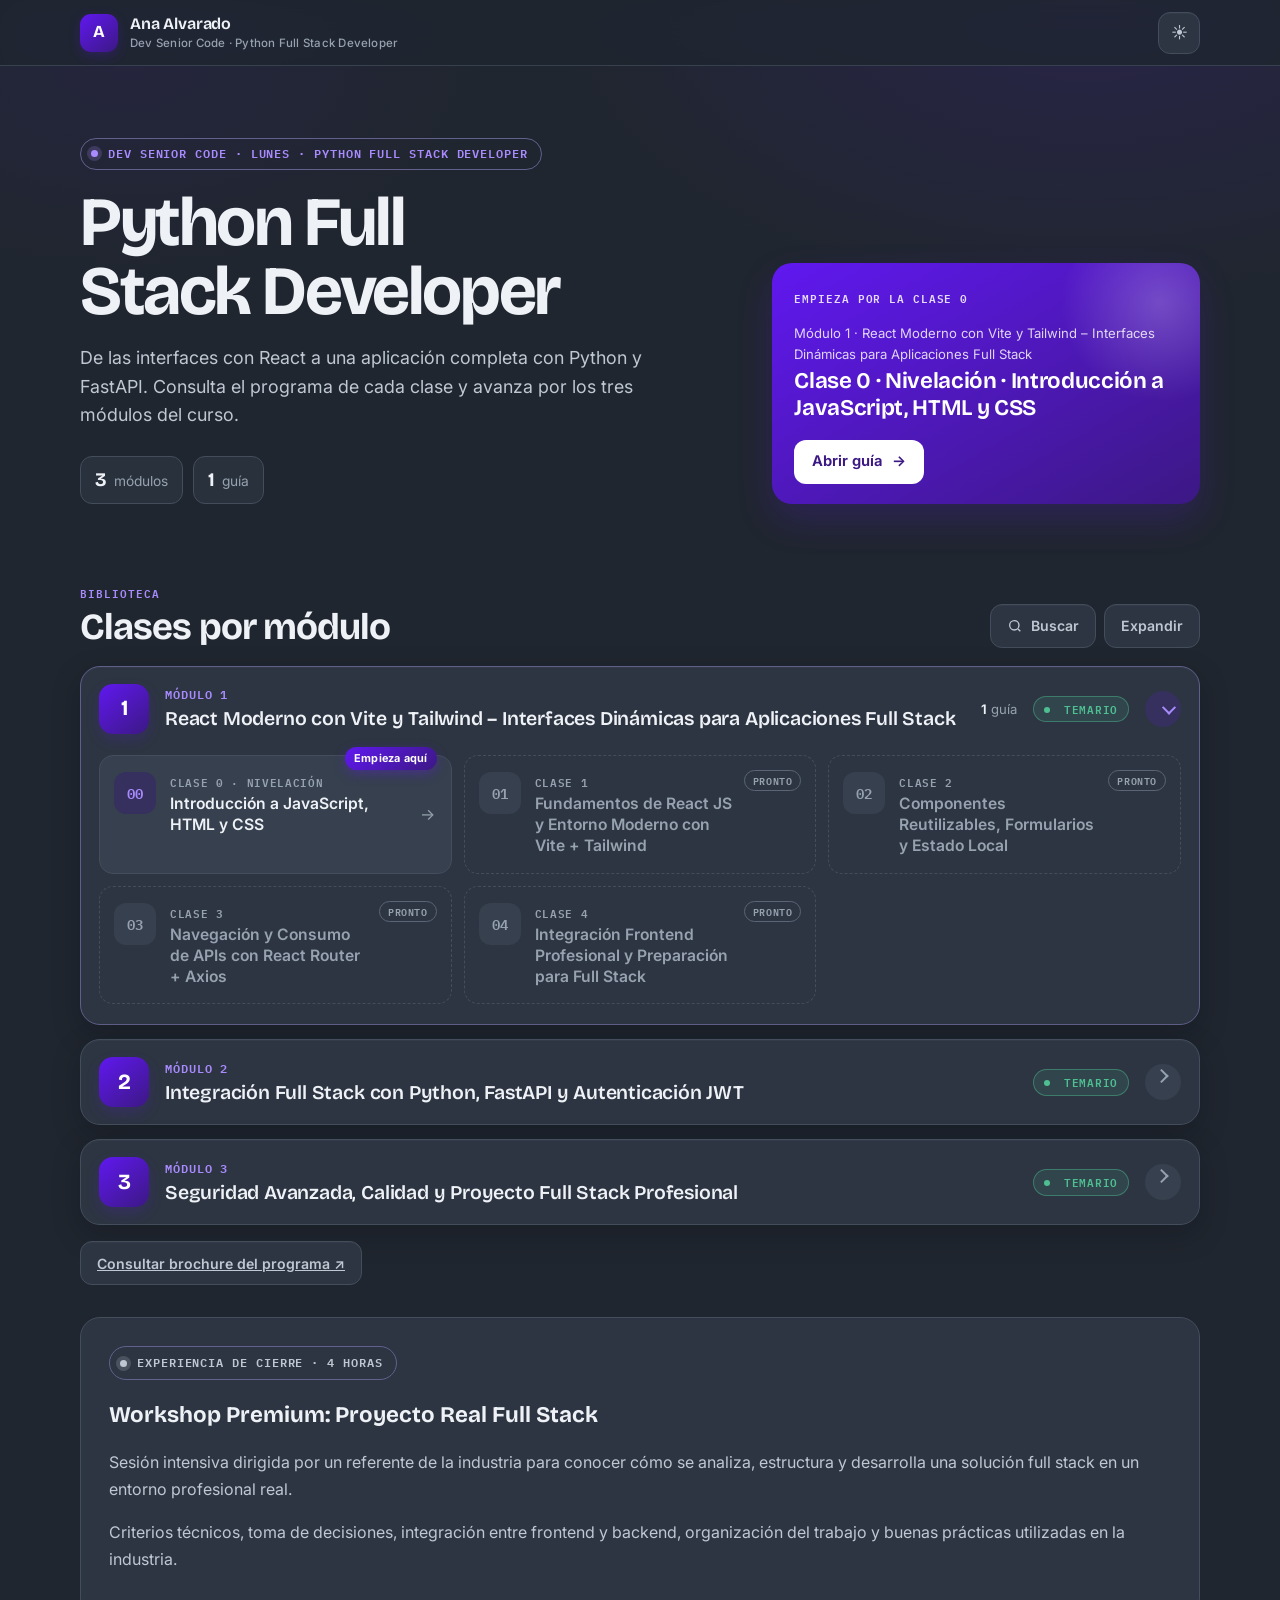
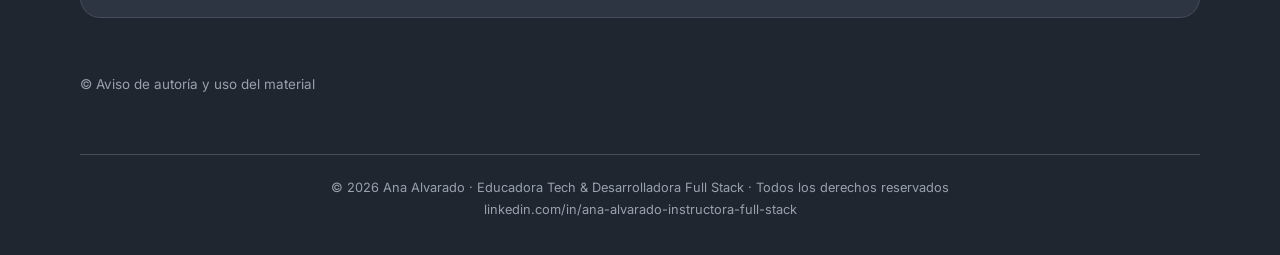
==== commit 4c4f28a2: "Portada: brochure del programa y dia de clase" ====
--- a/index.html
+++ b/index.html
@@ -77,7 +77,7 @@
     </section>
     <main class="wrap" id="biblioteca">
       <p class="eyebrow">
-        DEV SENIOR CODE · LUNES
+        Dev Senior Code · Lunes · Python Full Stack Developer
       </p>
       <h1>
         Python Full Stack Developer
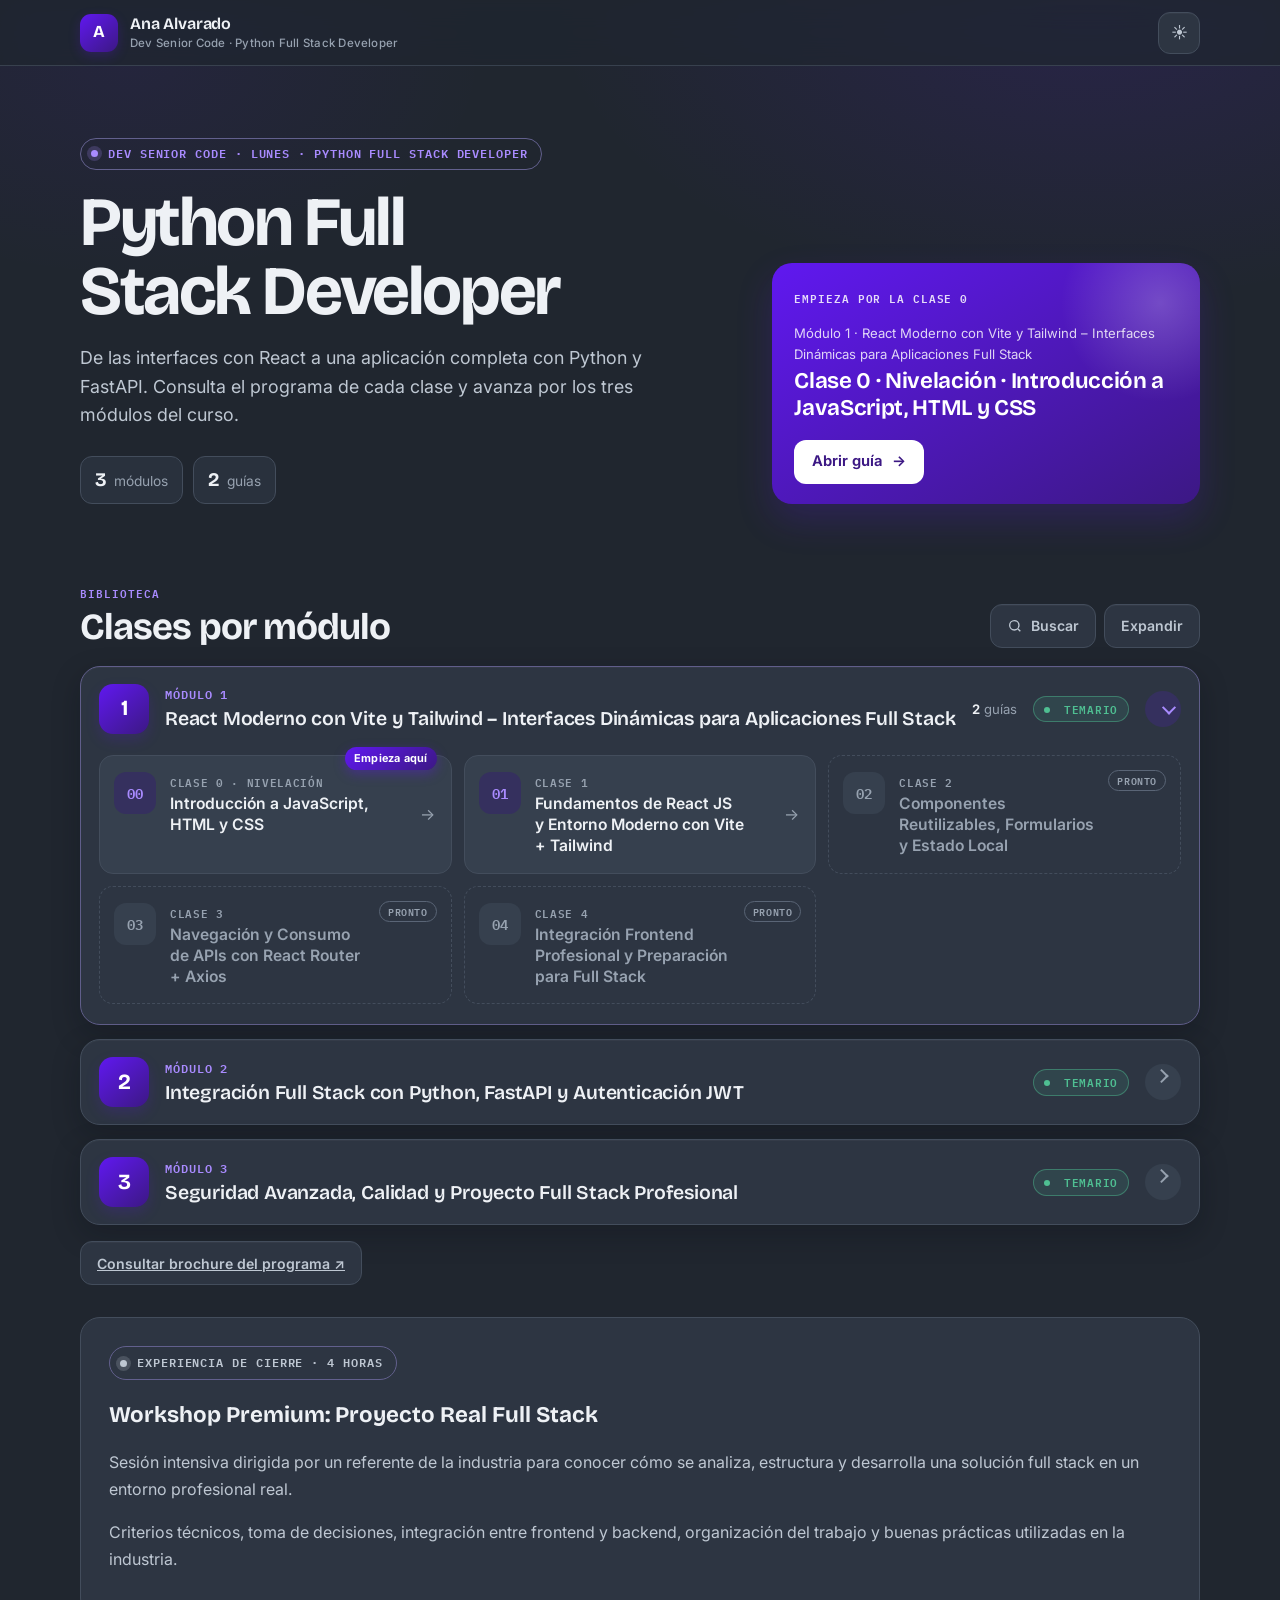
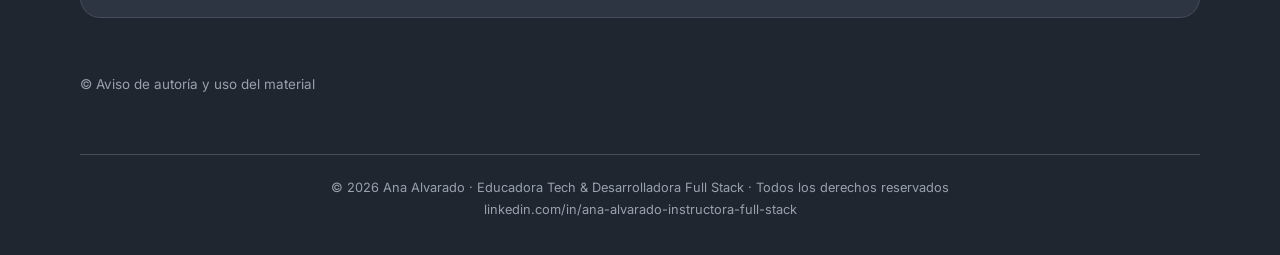
==== commit 775eb805: "Publica guías 2026-11-02" ====
--- a/index.html
+++ b/index.html
@@ -175,7 +175,7 @@
             </a>
 
             <!-- Módulo 1 · Clase 1: pega la ruta de tu SPA en el href de abajo. -->
-            <a class="clase" href="">
+            <a class="clase" href="docs/Modulo1/Clase1/index.html">
               <span class="num">
                 01
               </span>
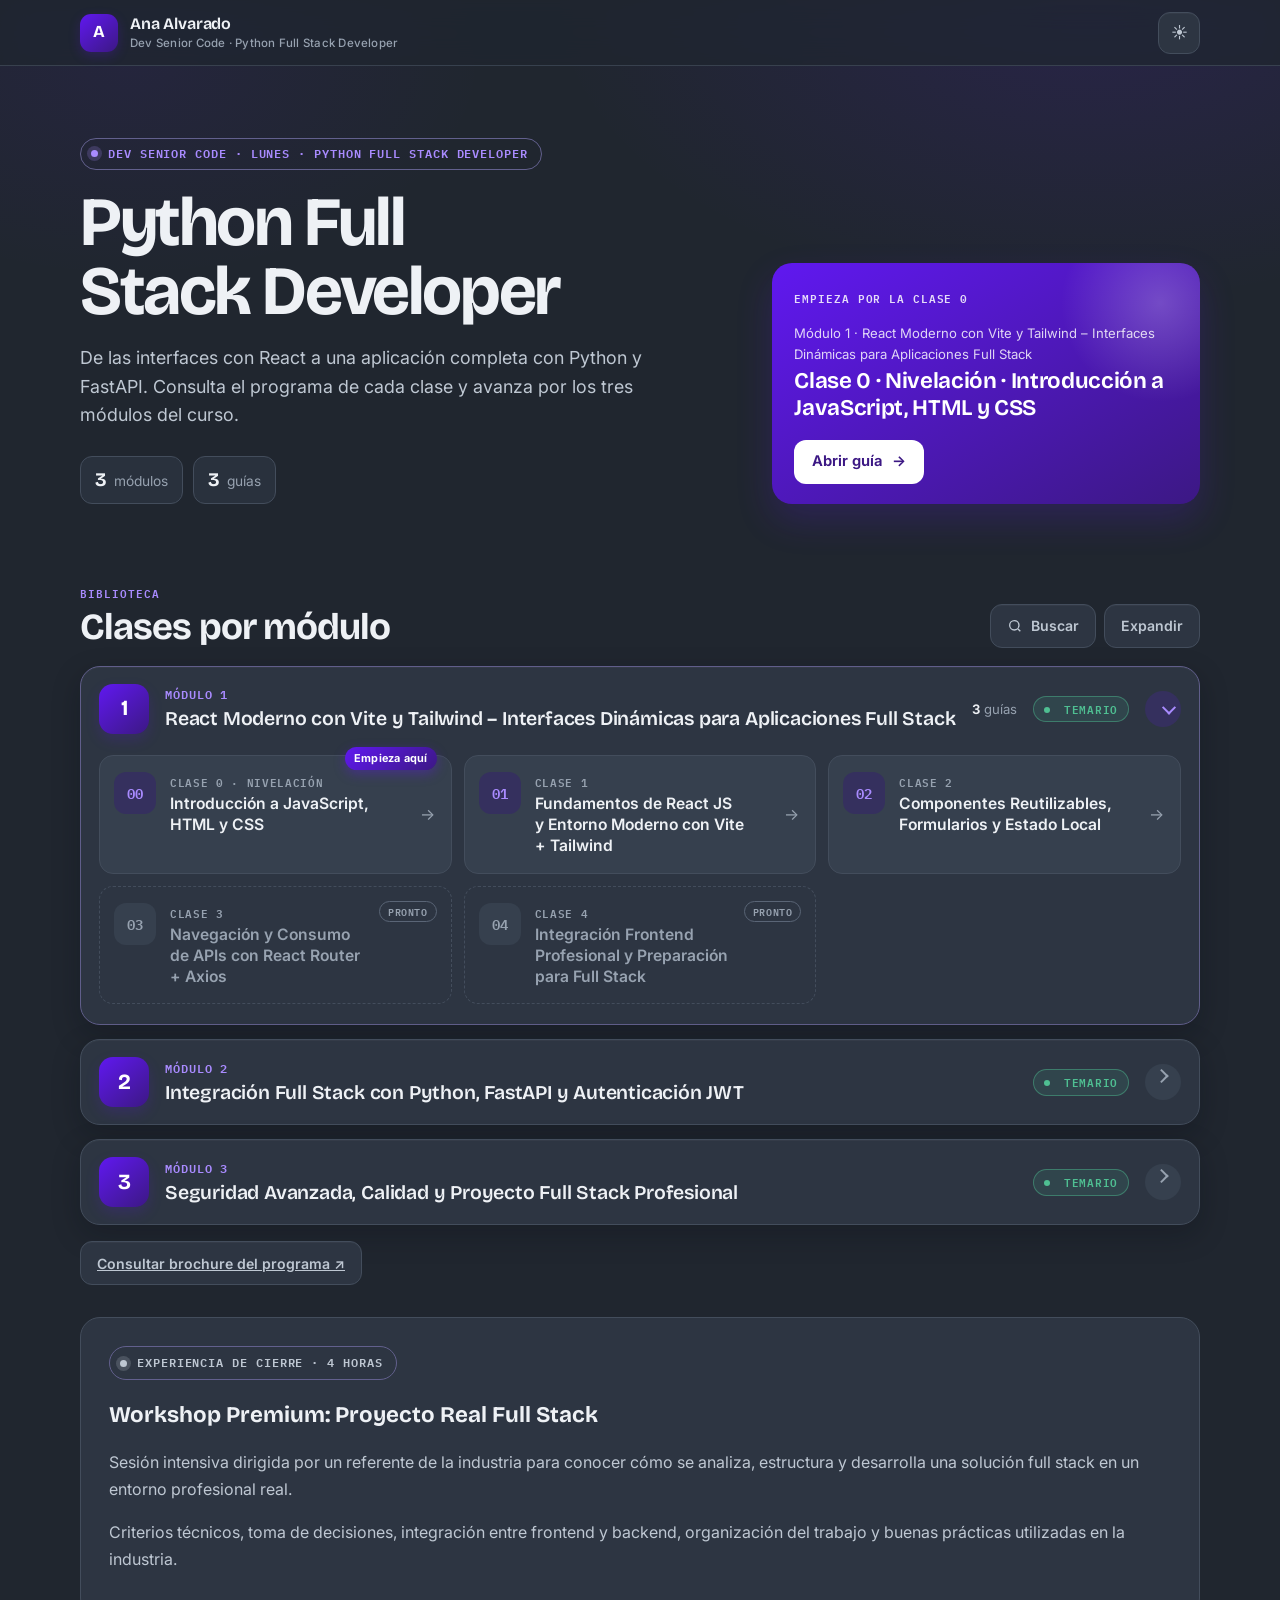
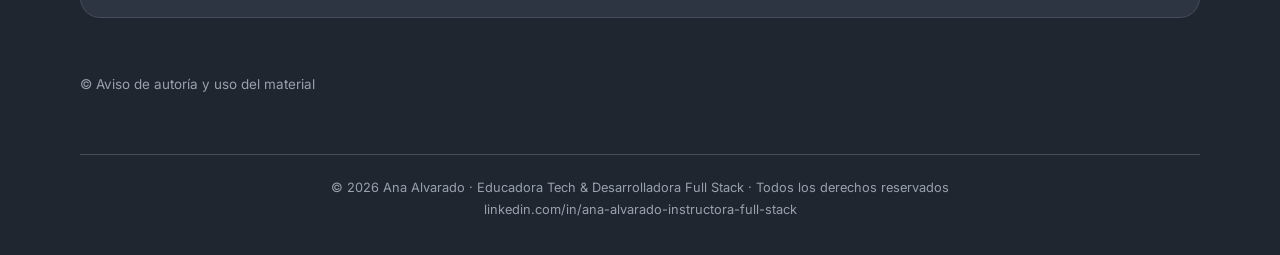
==== commit f5b7bc8d: "Portada: brochure del programa y dia de clase" ====
--- a/index.html
+++ b/index.html
@@ -193,7 +193,7 @@
             </a>
 
             <!-- Módulo 1 · Clase 2: pega la ruta de tu SPA en el href de abajo. -->
-            <a class="clase" href="">
+            <a class="clase" href="docs/Modulo1/Clase2/index.html">
               <span class="num">
                 02
               </span>
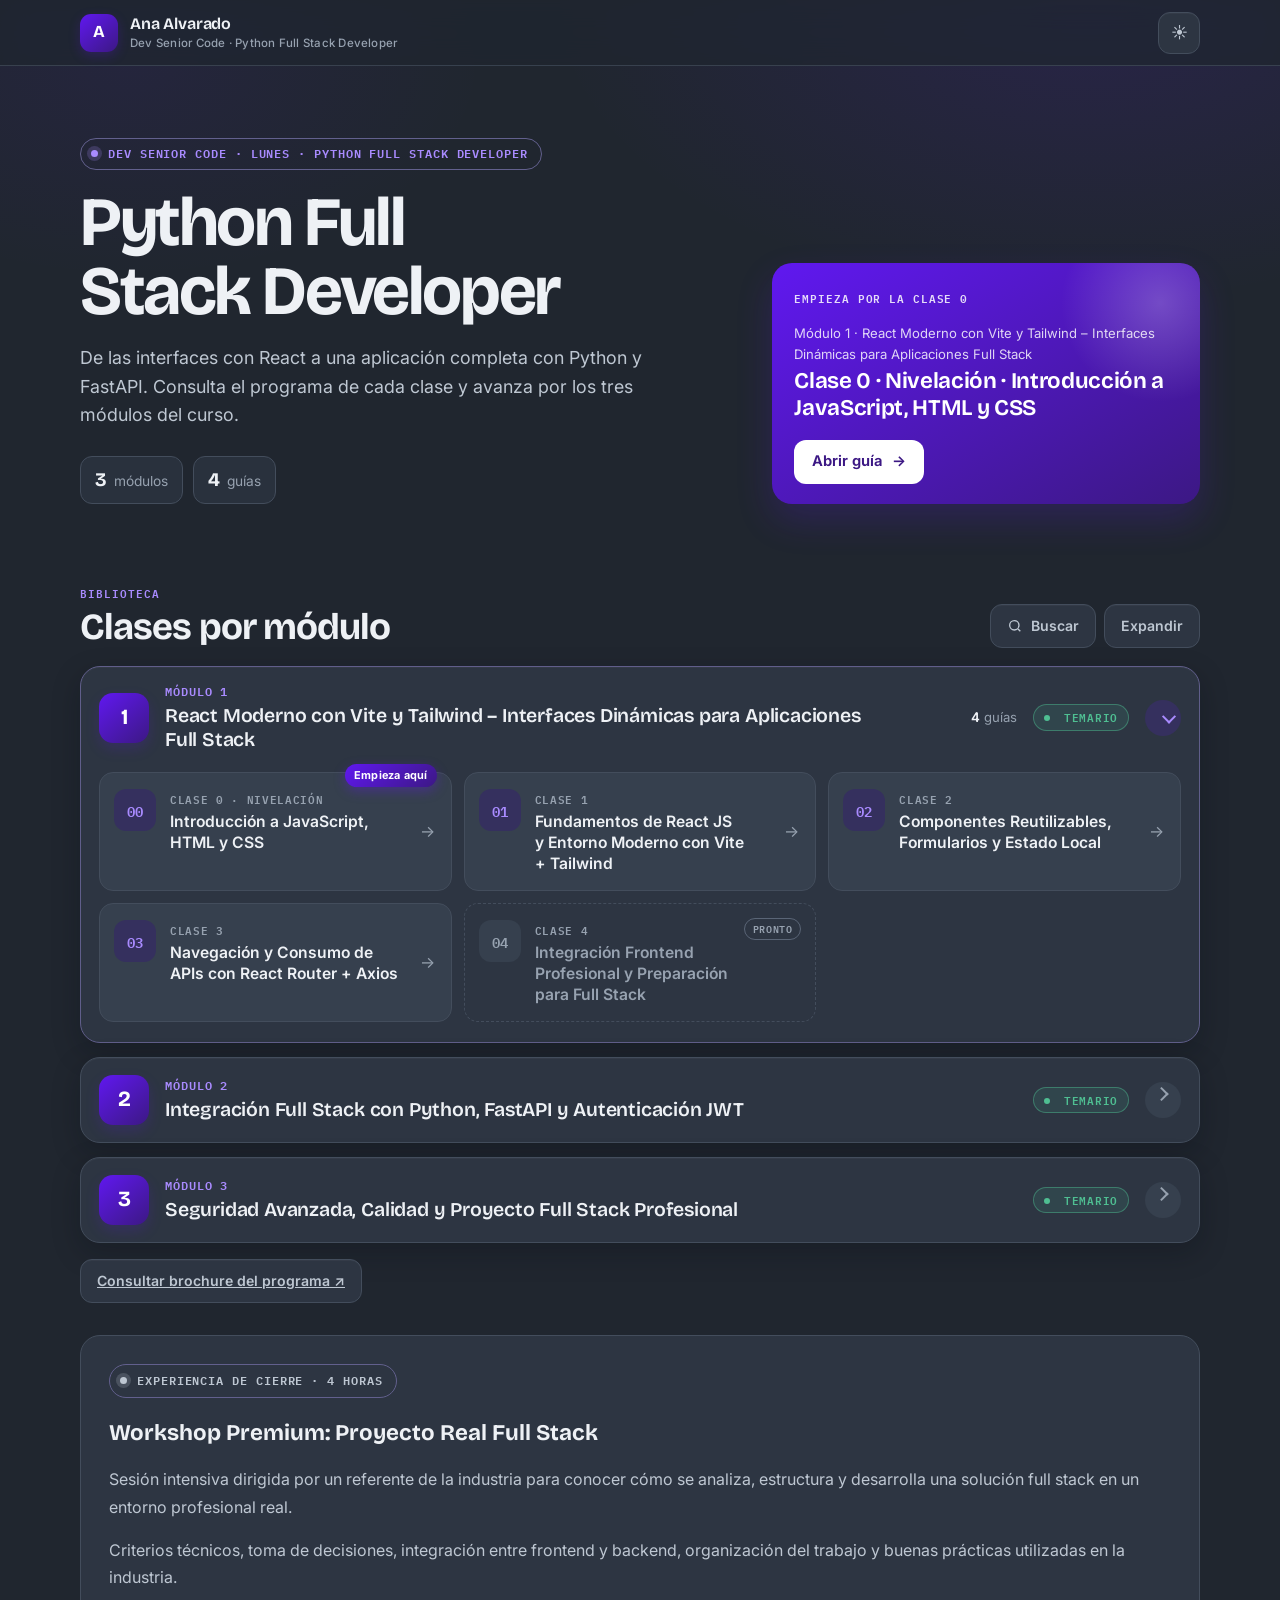
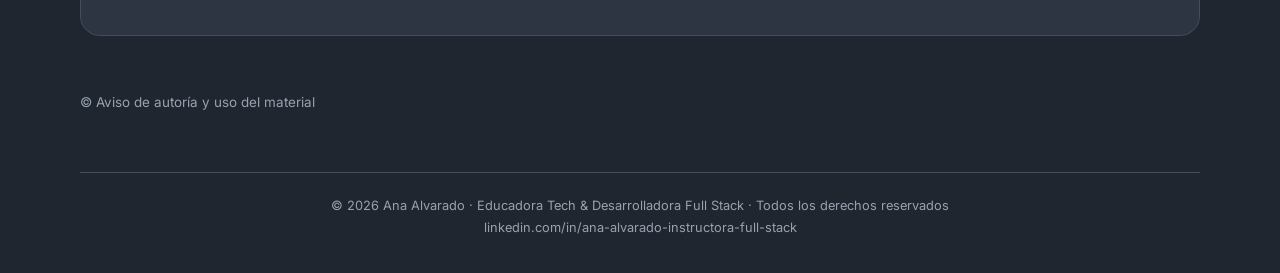
==== commit 248916fa: "Publica guías 2026-11-16" ====
--- a/index.html
+++ b/index.html
@@ -211,7 +211,7 @@
             </a>
 
             <!-- Módulo 1 · Clase 3: pega la ruta de tu SPA en el href de abajo. -->
-            <a class="clase" href="">
+            <a class="clase" href="docs/Modulo1/Clase3/index.html">
               <span class="num">
                 03
               </span>
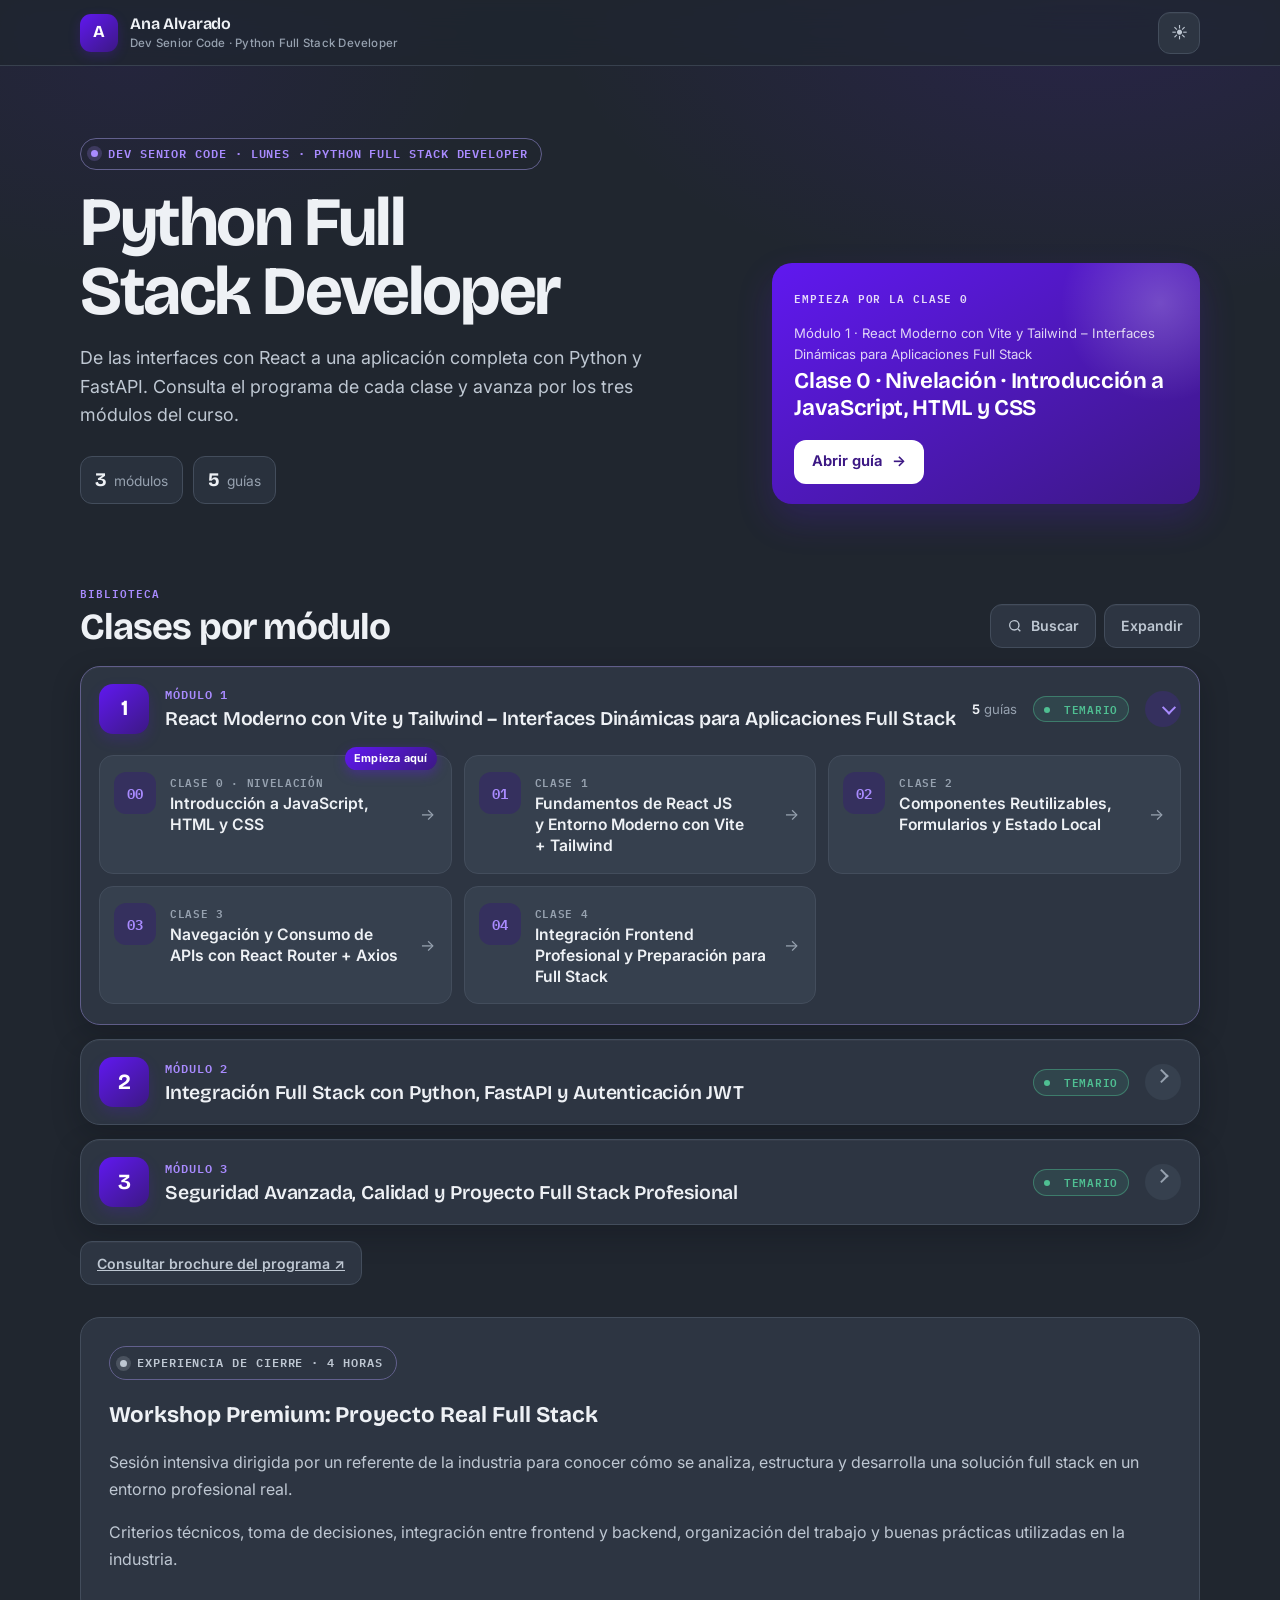
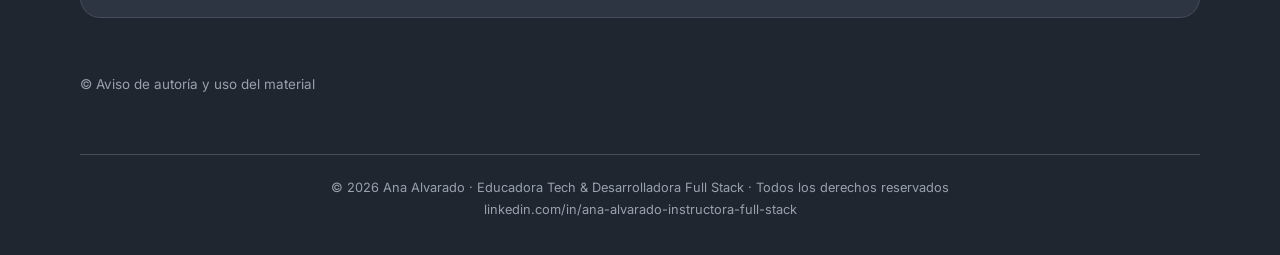
==== commit 1e69ebd5: "Publica guías 2026-11-21" ====
--- a/index.html
+++ b/index.html
@@ -229,7 +229,7 @@
             </a>
 
             <!-- Módulo 1 · Clase 4: pega la ruta de tu SPA en el href de abajo. -->
-            <a class="clase" href="">
+            <a class="clase" href="docs/Modulo1/Clase4/index.html">
               <span class="num">
                 04
               </span>
